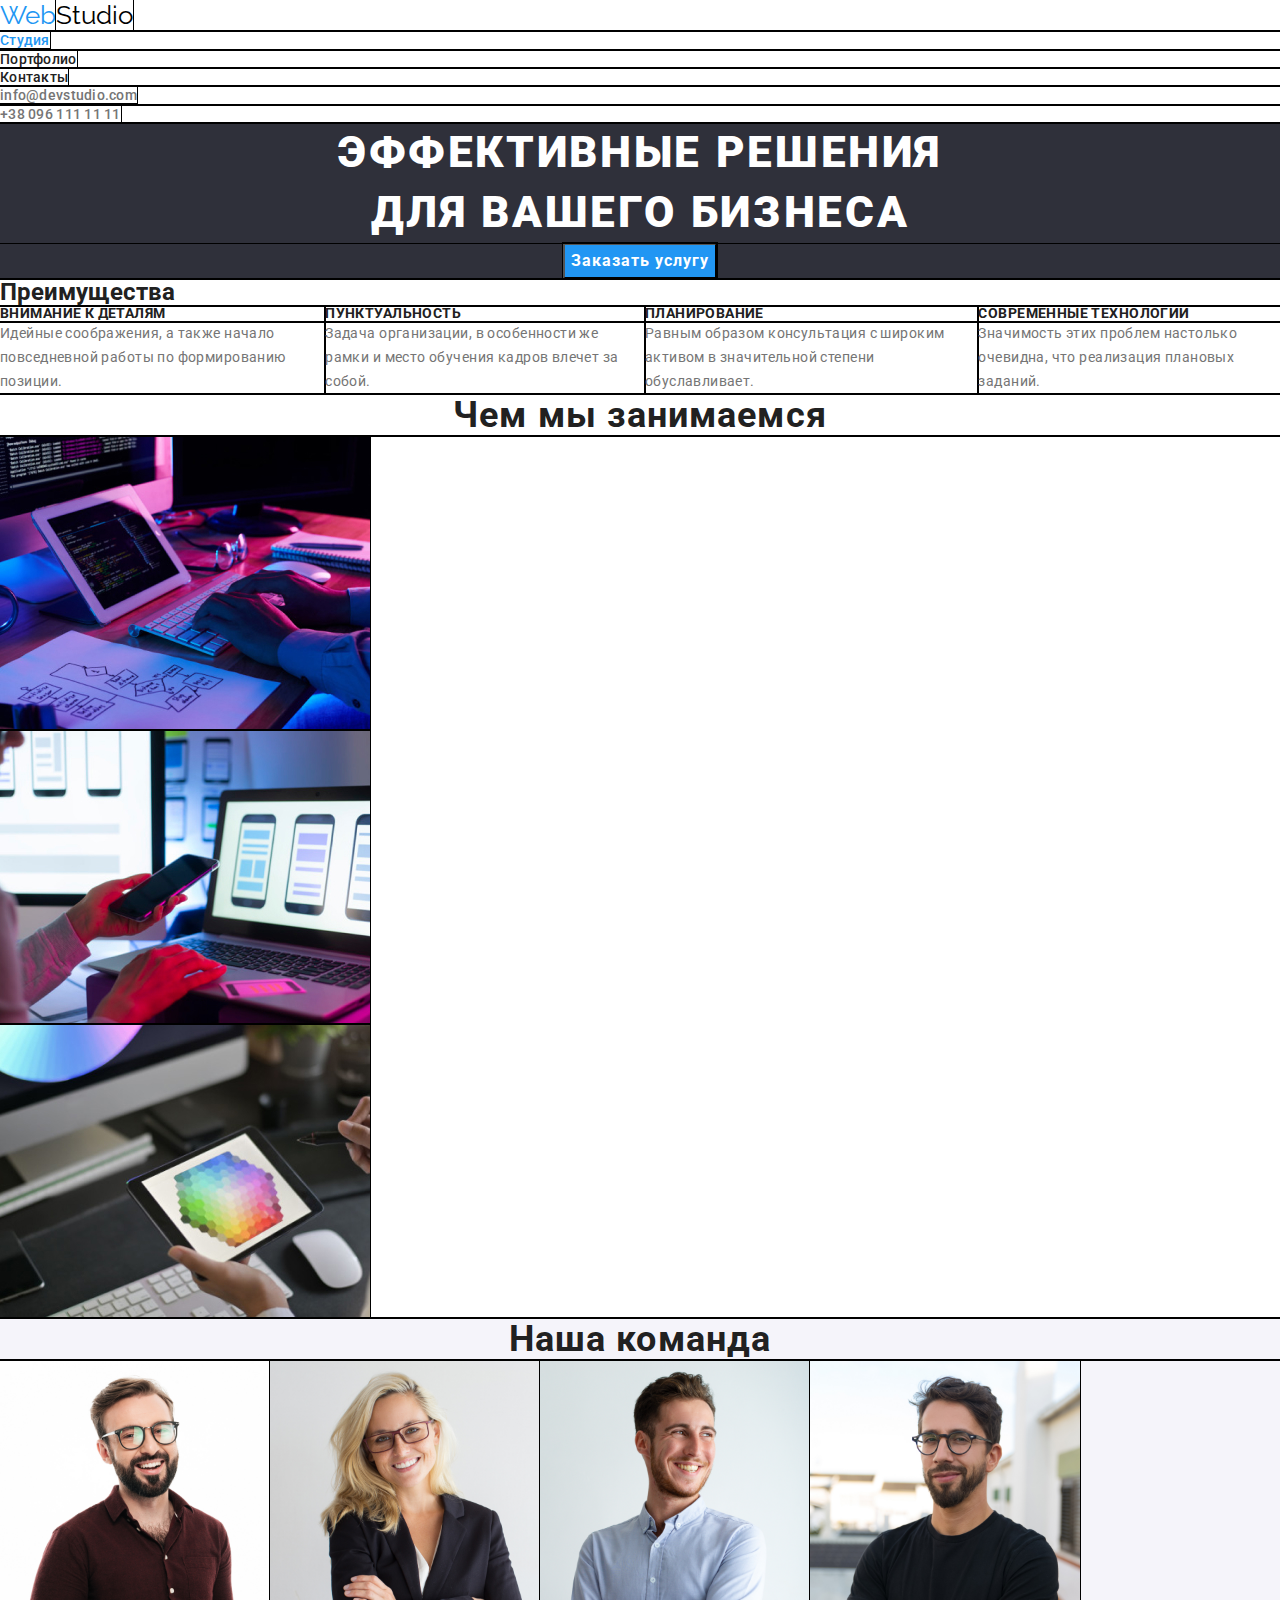
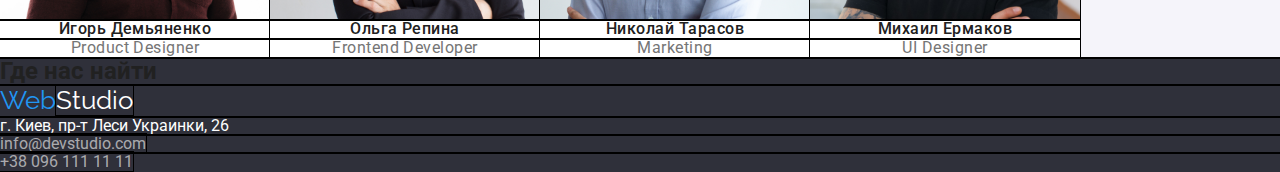
==== index.html @ 96471d93 "создал репозиторий и скопировал файлы проэкта" ====
<!-- @format -->

<!DOCTYPE html>
<html lang="ru">
  <head>
    <meta charset="UTF-8" />
    <meta name="viewport" content="width=device-width, initial-scale=1.0" />
    <title>Студия</title>
    <link rel="preconnect" href="https://fonts.gstatic.com" />
    <link href="https://fonts.googleapis.com/css2?family=Oleo+Script&family=Raleway:wght@700&family=Roboto:wght@400;500;700;900&display=swap" rel="stylesheet" />
    <link rel="stylesheet" href="https://cdnjs.cloudflare.com/ajax/libs/modern-normalize/1.0.0/modern-normalize.min.css" />
    <link rel="stylesheet" href="./css/style.css" />
  </head>

  <body>
    <header>
      <!-- navigation -->
      <nav>
        <a href="./index.html"
          ><p class="logo">Web<span>Studio</span></p></a
        >
        <ul class="nav">
          <li><a class="nav-linc current" href="./index.html">Студия</a></li>
          <li><a class="nav-linc" href="./portfolio.html">Портфолио</a></li>
          <li><a class="nav-linc" href="./contact.html">Контакты</a></li>
        </ul>
      </nav>
      <ul>
        <li>
          <a class="nav-contact" href="mailto:info@devstudio.com">info@devstudio.com</a>
        </li>
        <li>
          <a class="nav-contact" href="tel:+380961111111">+38 096 111 11 11</a>
        </li>
      </ul>
    </header>
    <main>
      <!-- hero -->
      <section class="hero">
        <h1>Эффективные решения<br />для вашего бизнеса</h1>
        <button type="button">Заказать услугу</button>
      </section>
      <!-- advantages -->
      <section class="advantages">
        <h2>Преимущества</h2>
        <ul>
          <li>
            <h3>Внимание к деталям</h3>
            <p>Идейные соображения, а также начало повседневной работы по формированию позиции.</p>
          </li>
          <li>
            <h3>Пунктуальность</h3>
            <p>Задача организации, в особенности же рамки и место обучения кадров влечет за собой.</p>
          </li>
          <li>
            <h3>Планирование</h3>
            <p>Равным образом консультация с широким активом в значительной степени обуславливает.</p>
          </li>
          <li>
            <h3>Современные технологии</h3>
            <p>Значимость этих проблем настолько очевидна, что реализация плановых заданий.</p>
          </li>
        </ul>
      </section>
      <!-- working moments -->
      <section class="working-moments">
        <h2>Чем мы занимаемся</h2>
        <ul>
          <li>
            <img width="370" src="images/img_01.jpg" alt="Человек набирает код на клавиатуре" />
            <img width="370" src="images/img_02.jpg" alt="Разработка пользовательского интерфейса" />
            <img width="370" src="images/img_03.jpg" alt="Выбор цвета из палитры" />
          </li>
        </ul>
      </section>
      <!-- our team -->
      <section class="our-team">
        <h2>Наша команда</h2>
        <ul>
          <li>
            <div>
              <img width="270" src="images/product_designer.jpg" alt="Игорь Демьяненко Product Designer" />
              <h3>Игорь Демьяненко</h3>
              <p>Product Designer</p>
            </div>
          </li>
          <li>
            <div>
              <img width="270" src="images/frontend_developer.jpg" alt="Ольга Репина Frontend Developer" />
              <h3>Ольга Репина</h3>
              <p>Frontend Developer</p>
            </div>
          </li>

          <li>
            <div>
              <img width="270" src="images/marketing.jpg" alt="Николай Тарасов Marketing" />
              <h3>Николай Тарасов</h3>
              <p>Marketing</p>
            </div>
          </li>
          <li>
            <div>
              <img width="270" src="images/ui_designer.jpg" alt="Михаил Ермаков UI Designer" />
              <h3>Михаил Ермаков</h3>
              <p>UI Designer</p>
            </div>
          </li>
        </ul>
      </section>
    </main>

    <footer>
      <!-- Adress -->
      <h2>Где нас найти</h2>
      <a href="./index.html"
        ><p class="logo">Web<span>Studio</span></p></a
      >

      <address>
        <p>г. Киев, пр-т Леси Украинки, 26</p>
        <ul>
          <li>
            <a href="mailto:info@devstudio.com">info@devstudio.com</a>
          </li>
          <li>
            <a href="tel:+380961111111">+38 096 111 11 11</a>
          </li>
        </ul>
      </address>
    </footer>
  </body>
</html>
---- css/style.css ----
/* all pages */
html {
  box-sizing: border-box;
}
*,
*::before,
*::after {
  box-sizing: inherit;
}
h1,
h2,
h3,
ul,
p {
  padding: 0;
  margin: 0;
}
img {
  display: block;
}
:root {
  --lite-bg: #ffffff;
  --midl-bg: #f5f4fa;
  --dark-bg: #2f303a;
  --title: #212121;
  --text: #757575;
  --elements: #2196f3;
  --foter-gray: rgba(255, 255, 255, 0.6);
}
* {
  outline: 1px solid black;
}
body {
  background-color: var(--lite-bg);
  /* font-family: 'Oleo Script', cursive; */
  font-family: 'Roboto', sans-serif;
  color: var(--text);
}

a {
  text-decoration: none;
}

ul {
  list-style: none;
}
h2,
h3 {
  color: var(--title);
}

.hero,
footer {
  background: var(--dark-bg);
  color: var(--lite-bg);
}
/* nav */
.logo {
  font-family: 'Raleway', sans-serif;
  font-weight: 400;
  font-size: 26px;
  line-height: 1.2;
  color: var(--elements);
}
nav .logo span {
  color: #000000;
}
.nav-linc:link {
  color: var(--title);
}
.nav-linc {
  color: var(--title);
  font-style: normal;
  font-weight: 500;
  font-size: 14px;
  line-height: 1.14;
  letter-spacing: 0.02em;
}
.nav-linc:hover,
.nav-linc:focus,
.nav-linc.current,
.nav-contact:hover {
  color: var(--elements);
}

/* nav contact */
.nav-contact {
  color: var(--text);
  font-style: normal;
  font-weight: 500;
  font-size: 14px;
  line-height: 1.14;
  letter-spacing: 0.02em;
}

/* footer */
footer .logo span {
  color: var(--lite-bg);
}
address {
  font-style: normal;
}
address a {
  font-style: normal;
  color: var(--foter-gray);
}

/* studio page */
.hero {
  text-align: center;
}
.hero h1 {
  font-weight: 900;
  font-size: 44px;
  line-height: 1.36;
  letter-spacing: 0.06em;
  text-transform: uppercase;
}
.hero button {
  font-weight: 700;
  font-size: 16px;
  line-height: 1.87;
  letter-spacing: 0.06em;
  background-color: var(--elements);
  color: var(--lite-bg);
}
.advantages ul {
  display: flex;
}
.advantages h3 {
  font-weight: bold;
  font-size: 14px;
  line-height: 1.14;
  letter-spacing: 0.03em;
  text-transform: uppercase;
}
.advantages p {
  font-weight: 400;
  font-size: 14px;
  line-height: 1.71;
  letter-spacing: 0.03em;
}
.working-moments h2 {
  font-weight: 700;
  font-size: 36px;
  line-height: 1.17;
  text-align: center;
  letter-spacing: 0.03em;
}
.our-team {
  background-color: var(--midl-bg);
}
.our-team ul {
  display: flex;
}
.our-team li {
  background-color: var(--lite-bg);
}
.our-team h2 {
  font-weight: 700;
  font-size: 36px;
  line-height: 1.17;
  text-align: center;
  letter-spacing: 0.03em;
}
.our-team h3 {
  font-weight: 500;
  font-size: 16px;
  line-height: 1.17;
  text-align: center;
  letter-spacing: 0.03em;
}
.our-team p {
  font-weight: 400;
  font-size: 16px;
  line-height: 1.17;
  text-align: center;
  letter-spacing: 0.03em;
}
/* Portfolio page */
.our-works .sorter {
  display: flex;
}
.sorter button {
  background-color: var(--midl-bg);
}
.sorter button:hover,
.sorter button:focus {
  background-color: var(--elements);
  color: var(--lite-bg);
}
.our-works .items {
  display: flex;
  flex-wrap: wrap;
}
.items h2 {
  font-weight: 700;
  font-size: 18px;
  line-height: 2;
  letter-spacing: 0.06em;
}
.items p {
  font-weight: normal;
  font-size: 16px;
  line-height: 1.87;
  letter-spacing: 0.03em;
  color: var(--text);
}
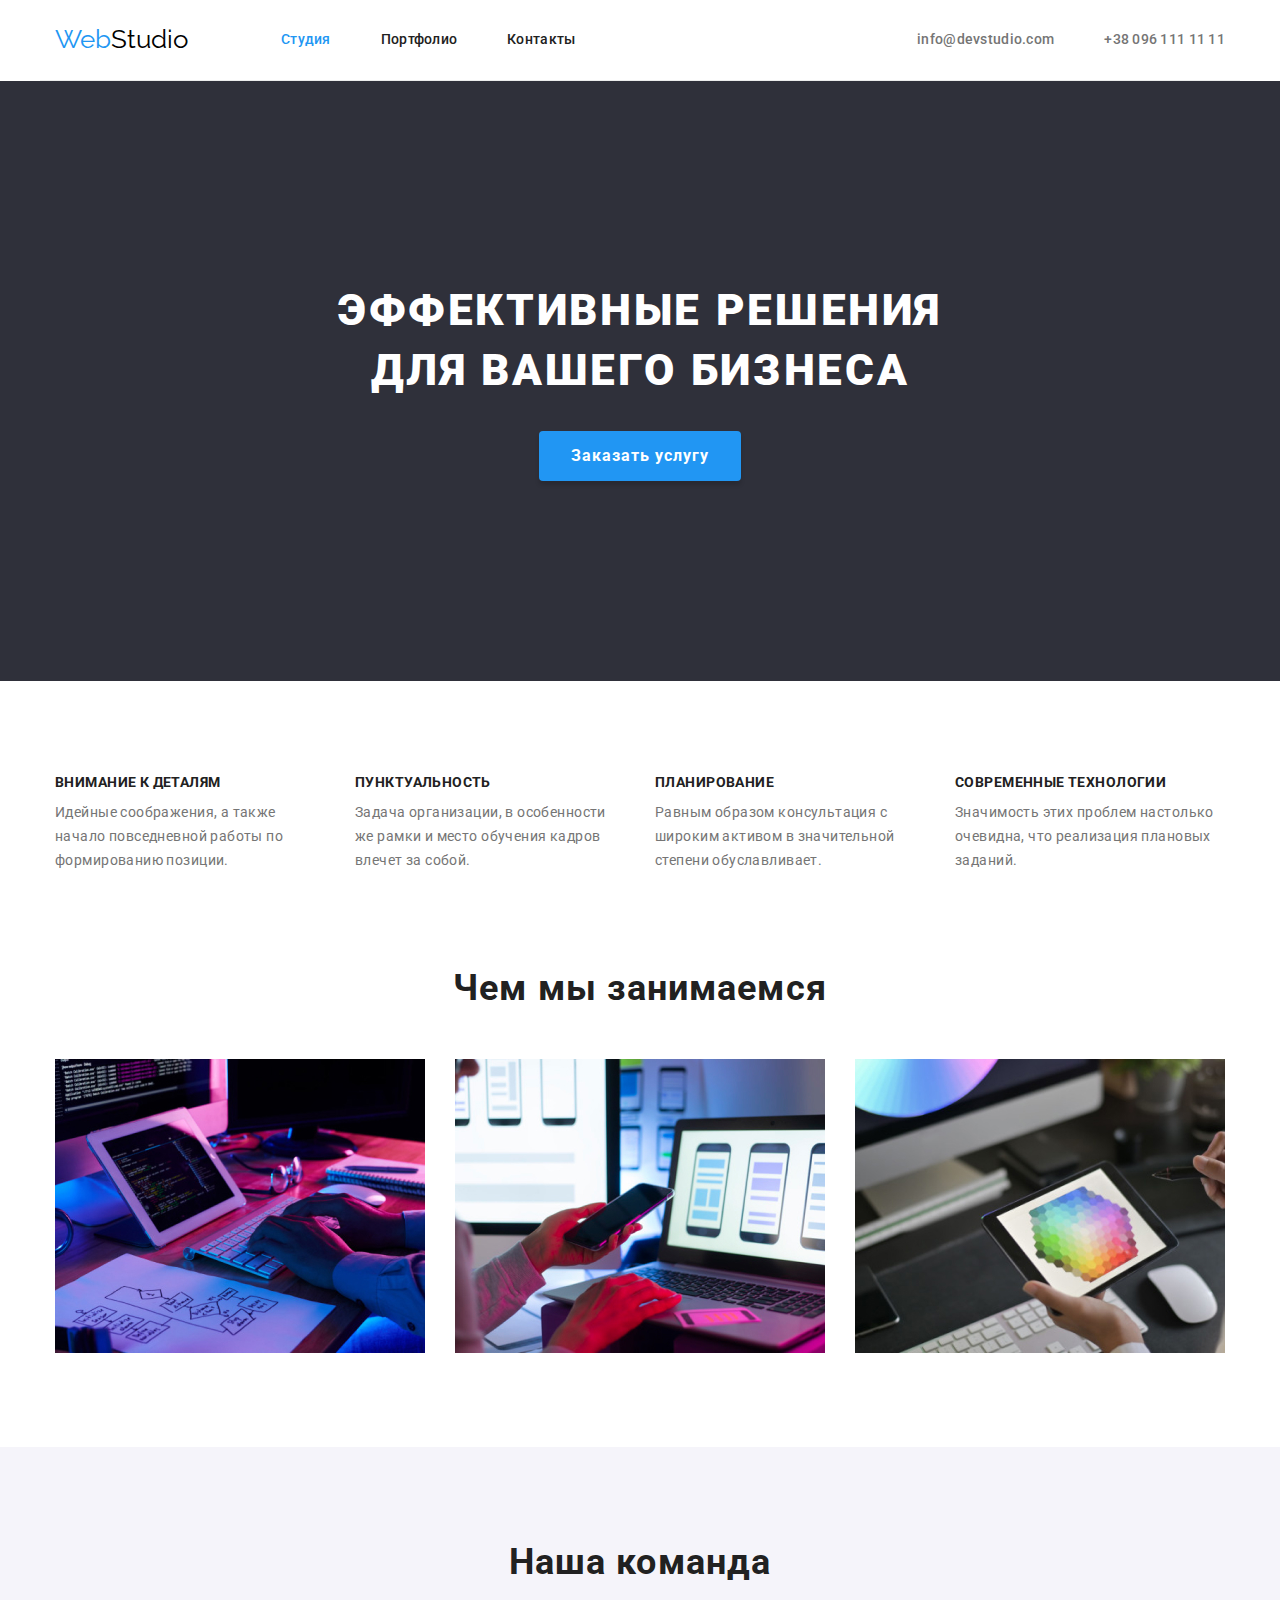
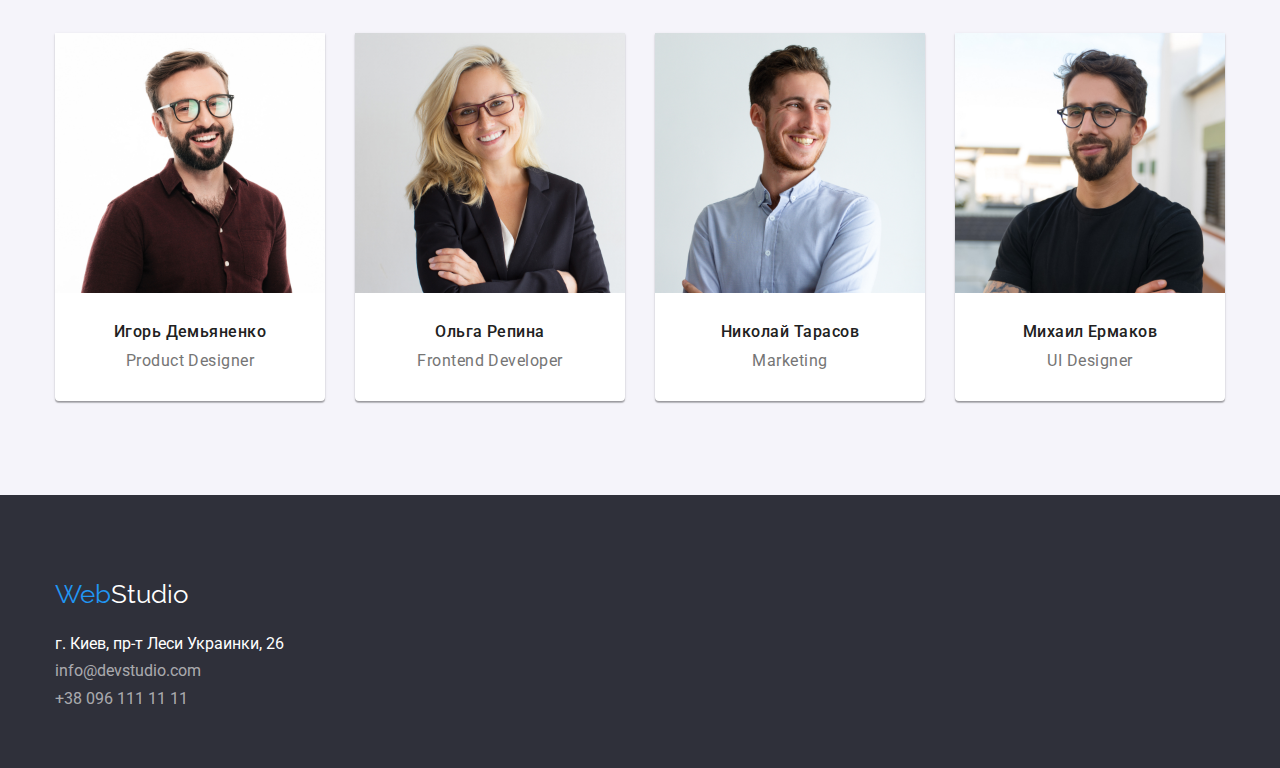
==== commit ad06dfaa: "закончил работу" ====
--- a/index.html
+++ b/index.html
@@ -8,24 +8,24 @@
     <title>Студия</title>
     <link rel="preconnect" href="https://fonts.gstatic.com" />
     <link href="https://fonts.googleapis.com/css2?family=Oleo+Script&family=Raleway:wght@700&family=Roboto:wght@400;500;700;900&display=swap" rel="stylesheet" />
-    <link rel="stylesheet" href="https://cdnjs.cloudflare.com/ajax/libs/modern-normalize/1.0.0/modern-normalize.min.css" />
+    <link rel="stylesheet" href="./css/modern-normalize.css" />
     <link rel="stylesheet" href="./css/style.css" />
   </head>
 
   <body>
-    <header>
+    <header class="container">
       <!-- navigation -->
       <nav>
         <a href="./index.html"
           ><p class="logo">Web<span>Studio</span></p></a
         >
-        <ul class="nav">
-          <li><a class="nav-linc current" href="./index.html">Студия</a></li>
-          <li><a class="nav-linc" href="./portfolio.html">Портфолио</a></li>
-          <li><a class="nav-linc" href="./contact.html">Контакты</a></li>
+        <ul class="nav-items">
+          <li><a class="nav-item current" href="./index.html">Студия</a></li>
+          <li><a class="nav-item" href="./portfolio.html">Портфолио</a></li>
+          <li><a class="nav-item" href="./contact.html">Контакты</a></li>
         </ul>
       </nav>
-      <ul>
+      <ul class="contacts">
         <li>
           <a class="nav-contact" href="mailto:info@devstudio.com">info@devstudio.com</a>
         </li>
@@ -37,11 +37,13 @@
     <main>
       <!-- hero -->
       <section class="hero">
-        <h1>Эффективные решения<br />для вашего бизнеса</h1>
-        <button type="button">Заказать услугу</button>
+        <div class="container">
+          <h1>Эффективные решения<br />для вашего бизнеса</h1>
+          <button type="button">Заказать услугу</button>
+        </div>
       </section>
       <!-- advantages -->
-      <section class="advantages">
+      <section class="advantages container">
         <h2>Преимущества</h2>
         <ul>
           <li>
@@ -63,71 +65,65 @@
         </ul>
       </section>
       <!-- working moments -->
-      <section class="working-moments">
+      <section class="working-moments container">
         <h2>Чем мы занимаемся</h2>
         <ul>
-          <li>
-            <img width="370" src="images/img_01.jpg" alt="Человек набирает код на клавиатуре" />
-            <img width="370" src="images/img_02.jpg" alt="Разработка пользовательского интерфейса" />
-            <img width="370" src="images/img_03.jpg" alt="Выбор цвета из палитры" />
-          </li>
+          <li><img width="370" src="images/img_01.jpg" alt="Человек набирает код на клавиатуре" /></li>
+          <li><img width="370" src="images/img_02.jpg" alt="Разработка пользовательского интерфейса" /></li>
+          <li><img width="370" src="images/img_03.jpg" alt="Выбор цвета из палитры" /></li>
         </ul>
       </section>
       <!-- our team -->
       <section class="our-team">
-        <h2>Наша команда</h2>
-        <ul>
-          <li>
-            <div>
+        <div class="container">
+          <h2>Наша команда</h2>
+          <ul>
+            <li>
               <img width="270" src="images/product_designer.jpg" alt="Игорь Демьяненко Product Designer" />
               <h3>Игорь Демьяненко</h3>
               <p>Product Designer</p>
-            </div>
-          </li>
-          <li>
-            <div>
+            </li>
+            <li>
               <img width="270" src="images/frontend_developer.jpg" alt="Ольга Репина Frontend Developer" />
               <h3>Ольга Репина</h3>
               <p>Frontend Developer</p>
-            </div>
-          </li>
+            </li>
 
-          <li>
-            <div>
+            <li>
               <img width="270" src="images/marketing.jpg" alt="Николай Тарасов Marketing" />
               <h3>Николай Тарасов</h3>
               <p>Marketing</p>
-            </div>
-          </li>
-          <li>
-            <div>
+            </li>
+            <li>
               <img width="270" src="images/ui_designer.jpg" alt="Михаил Ермаков UI Designer" />
               <h3>Михаил Ермаков</h3>
               <p>UI Designer</p>
-            </div>
-          </li>
-        </ul>
+            </li>
+          </ul>
+        </div>
       </section>
     </main>
 
     <footer>
       <!-- Adress -->
-      <h2>Где нас найти</h2>
-      <a href="./index.html"
-        ><p class="logo">Web<span>Studio</span></p></a
-      >
+      <div class="container">
+        <h2>Где нас найти</h2>
+        <a href="./index.html"
+          ><p class="logo">Web<span>Studio</span></p></a
+        >
 
-      <address>
-        <p>г. Киев, пр-т Леси Украинки, 26</p>
-        <ul>
-          <li>
-            <a href="mailto:info@devstudio.com">info@devstudio.com</a>
-          </li>
-          <li>
-            <a href="tel:+380961111111">+38 096 111 11 11</a>
-          </li>
-        </ul>
-      </address>
+        <address>
+          <p>г. Киев, пр-т Леси Украинки, 26</p>
+          <ul>
+            <li>
+              <a href="mailto:info@devstudio.com">info@devstudio.com</a>
+            </li>
+            <li>
+              <a href="tel:+380961111111">+38 096 111 11 11</a>
+            </li>
+          </ul>
+        </address>
+      </div>
     </footer>
   </body>
 </html>
--- a/css/style.css
+++ b/css/style.css
@@ -1,23 +1,3 @@
-/* all pages */
-html {
-  box-sizing: border-box;
-}
-*,
-*::before,
-*::after {
-  box-sizing: inherit;
-}
-h1,
-h2,
-h3,
-ul,
-p {
-  padding: 0;
-  margin: 0;
-}
-img {
-  display: block;
-}
 :root {
   --lite-bg: #ffffff;
   --midl-bg: #f5f4fa;
@@ -27,8 +7,21 @@
   --elements: #2196f3;
   --foter-gray: rgba(255, 255, 255, 0.6);
 }
-* {
+h2,
+h3 {
+  color: var(--title);
+}
+
+/* * {
   outline: 1px solid black;
+} */
+
+.container {
+  width: 1200px;
+  padding-left: 15px;
+  padding-right: 15px;
+  margin-left: auto;
+  margin-right: auto;
 }
 body {
   background-color: var(--lite-bg);
@@ -37,38 +30,47 @@
   color: var(--text);
 }
 
-a {
-  text-decoration: none;
-}
-
-ul {
-  list-style: none;
-}
-h2,
-h3 {
-  color: var(--title);
-}
-
 .hero,
 footer {
   background: var(--dark-bg);
   color: var(--lite-bg);
 }
+
 /* nav */
+header {
+  display: flex;
+  align-items: center;
+  justify-content: space-between;
+  border-bottom: 1px solid #ececec;
+}
 .logo {
+  padding-top: 24px;
+  padding-bottom: 25px;
   font-family: 'Raleway', sans-serif;
   font-weight: 400;
   font-size: 26px;
   line-height: 1.2;
   color: var(--elements);
+  margin-right: 93px;
+}
+nav {
+  display: flex;
+  align-items: center;
 }
 nav .logo span {
   color: #000000;
 }
-.nav-linc:link {
+.nav-items {
+  display: flex;
+}
+.nav-item:link {
   color: var(--title);
 }
-.nav-linc {
+.nav-item {
+  display: block;
+  padding-top: 32px;
+  padding-bottom: 32px;
+  margin-right: 50px;
   color: var(--title);
   font-style: normal;
   font-weight: 500;
@@ -76,15 +78,21 @@
   line-height: 1.14;
   letter-spacing: 0.02em;
 }
-.nav-linc:hover,
-.nav-linc:focus,
-.nav-linc.current,
+.nav-item:hover,
+.nav-item:focus,
+.nav-item.current,
 .nav-contact:hover {
   color: var(--elements);
 }
 
 /* nav contact */
+.contacts {
+  display: flex;
+  margin-left: auto;
+}
 .nav-contact {
+  margin-left: 50px;
+  display: block;
   color: var(--text);
   font-style: normal;
   font-weight: 500;
@@ -94,22 +102,37 @@
 }
 
 /* footer */
+footer {
+  padding-top: 60px;
+  padding-bottom: 60px;
+}
+footer h2 {
+  display: none;
+}
 footer .logo span {
   color: var(--lite-bg);
+  margin-bottom: 20px;
 }
 address {
+  display: inline-block;
   font-style: normal;
 }
 address a {
+  margin-top: 9px;
+  display: inline-block;
   font-style: normal;
   color: var(--foter-gray);
 }
 
 /* studio page */
+
 .hero {
   text-align: center;
+  height: 600px;
+  padding-top: 200px;
 }
 .hero h1 {
+  margin-bottom: 30px;
   font-weight: 900;
   font-size: 44px;
   line-height: 1.36;
@@ -117,6 +140,10 @@
   text-transform: uppercase;
 }
 .hero button {
+  padding: 10px 32px;
+  box-shadow: 0px 4px 4px rgba(0, 0, 0, 0.15);
+  border-radius: 4px;
+  border: 0px;
   font-weight: 700;
   font-size: 16px;
   line-height: 1.87;
@@ -124,8 +151,20 @@
   background-color: var(--elements);
   color: var(--lite-bg);
 }
+
+.advantages {
+  padding-top: 94px;
+  padding-bottom: 94px;
+}
+.advantages h2 {
+  display: none;
+}
 .advantages ul {
   display: flex;
+  justify-content: space-between;
+}
+.advantages li {
+  max-width: 270px;
 }
 .advantages h3 {
   font-weight: bold;
@@ -135,10 +174,18 @@
   text-transform: uppercase;
 }
 .advantages p {
+  margin-top: 10px;
   font-weight: 400;
   font-size: 14px;
   line-height: 1.71;
   letter-spacing: 0.03em;
+}
+
+.working-moments ul {
+  margin-top: 50px;
+  margin-bottom: 94px;
+  display: flex;
+  justify-content: space-between;
 }
 .working-moments h2 {
   font-weight: 700;
@@ -147,14 +194,21 @@
   text-align: center;
   letter-spacing: 0.03em;
 }
+
 .our-team {
   background-color: var(--midl-bg);
+  padding-top: 94px;
+  padding-bottom: 94px;
 }
 .our-team ul {
-  display: flex;
+  margin-top: 50px;
+  display: flex;
+  justify-content: space-between;
 }
 .our-team li {
   background-color: var(--lite-bg);
+  box-shadow: 0px 1px 3px rgba(0, 0, 0, 0.12), 0px 1px 1px rgba(0, 0, 0, 0.14), 0px 2px 1px rgba(0, 0, 0, 0.2);
+  border-radius: 0px 0px 4px 4px;
 }
 .our-team h2 {
   font-weight: 700;
@@ -163,7 +217,11 @@
   text-align: center;
   letter-spacing: 0.03em;
 }
+.our-team img {
+  margin-bottom: 30px;
+}
 .our-team h3 {
+  margin-bottom: 10px;
   font-weight: 500;
   font-size: 16px;
   line-height: 1.17;
@@ -171,17 +229,36 @@
   letter-spacing: 0.03em;
 }
 .our-team p {
+  margin-bottom: 30px;
+  text-align: center;
   font-weight: 400;
   font-size: 16px;
   line-height: 1.17;
   text-align: center;
   letter-spacing: 0.03em;
 }
+
 /* Portfolio page */
+
+.our-works {
+  padding-top: 94px;
+  padding-bottom: 94px;
+}
+.our-works h1 {
+  display: none;
+}
 .our-works .sorter {
   display: flex;
+  margin-bottom: 50px;
+  justify-content: center;
+}
+.sorter li:not(:last-child) {
+  margin-right: 8px;
 }
 .sorter button {
+  padding: 6px 22px;
+  border: 0px;
+  border-radius: 4px;
   background-color: var(--midl-bg);
 }
 .sorter button:hover,
@@ -193,13 +270,30 @@
   display: flex;
   flex-wrap: wrap;
 }
+.our-works .items li {
+  max-width: 370px;
+  border: 1px solid #eeeeee;
+  margin-right: 30px;
+  margin-bottom: 30px;
+}
+.our-works .items li:nth-child(3n) {
+  margin-right: 0px;
+}
+.our-works .items li:nth-last-child(-n + 3) {
+  margin-bottom: 0px;
+}
 .items h2 {
+  margin-top: 20px;
+  margin-left: 24px;
+  margin-bottom: 4px;
   font-weight: 700;
   font-size: 18px;
   line-height: 2;
   letter-spacing: 0.06em;
 }
 .items p {
+  margin-left: 24px;
+  margin-bottom: 20px;
   font-weight: normal;
   font-size: 16px;
   line-height: 1.87;
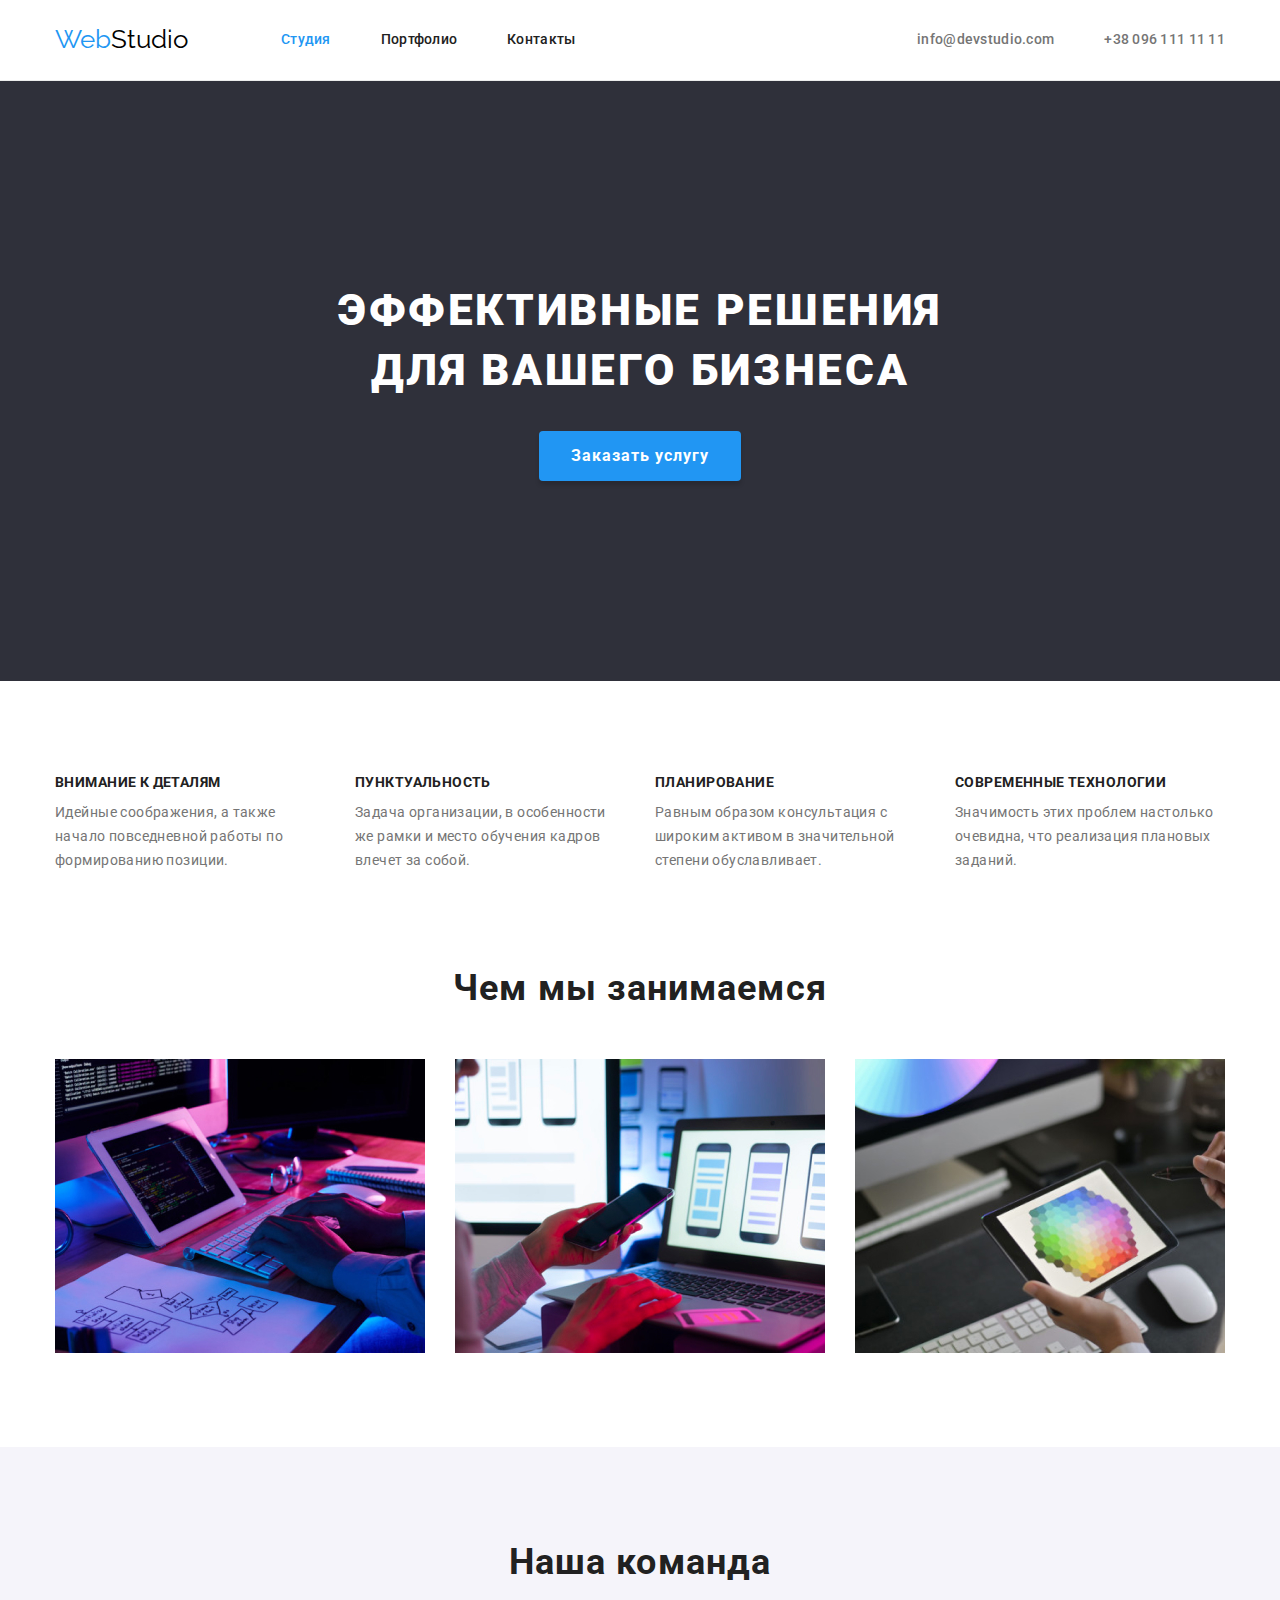
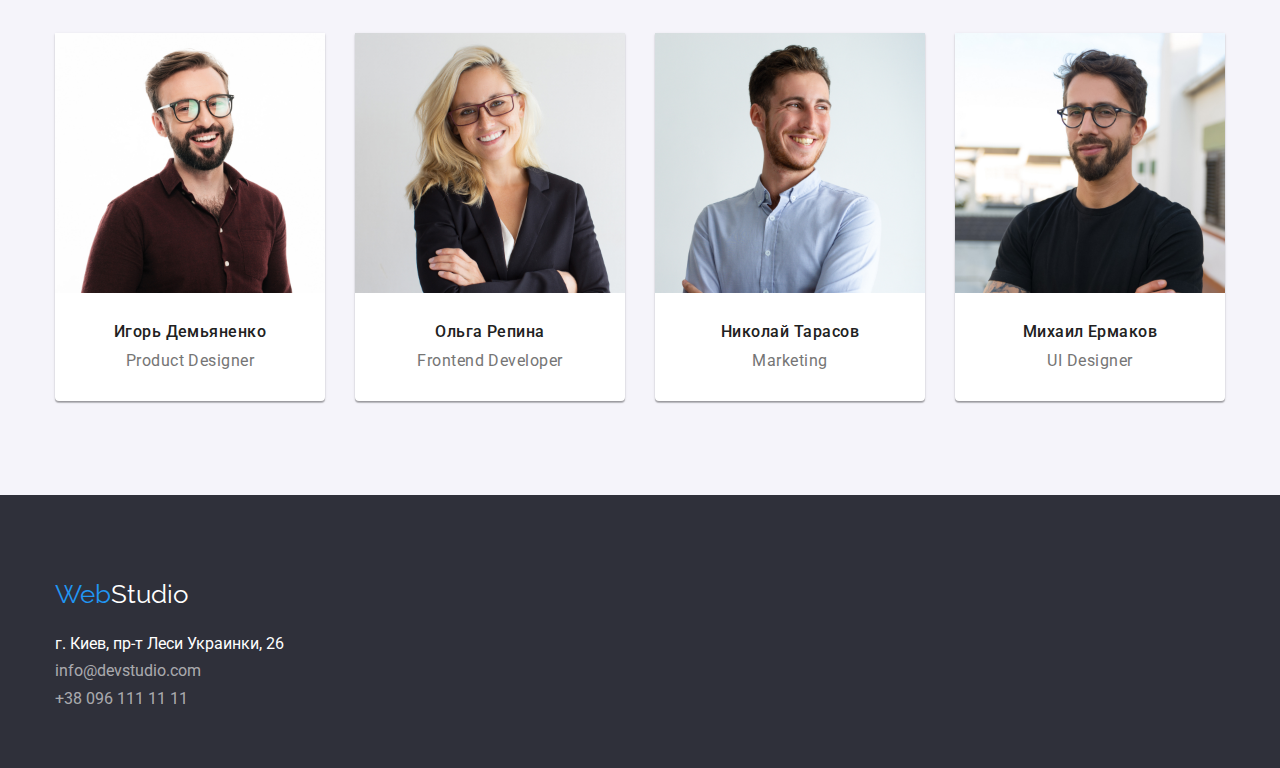
==== commit 2517a619: "поправил рамку хедере" ====
--- a/index.html
+++ b/index.html
@@ -13,26 +13,28 @@
   </head>
 
   <body>
-    <header class="container">
+    <header>
       <!-- navigation -->
-      <nav>
-        <a href="./index.html"
-          ><p class="logo">Web<span>Studio</span></p></a
-        >
-        <ul class="nav-items">
-          <li><a class="nav-item current" href="./index.html">Студия</a></li>
-          <li><a class="nav-item" href="./portfolio.html">Портфолио</a></li>
-          <li><a class="nav-item" href="./contact.html">Контакты</a></li>
+      <div class="container">
+        <nav>
+          <a href="./index.html"
+            ><p class="logo">Web<span>Studio</span></p></a
+          >
+          <ul class="nav-items">
+            <li><a class="nav-item current" href="./index.html">Студия</a></li>
+            <li><a class="nav-item" href="./portfolio.html">Портфолио</a></li>
+            <li><a class="nav-item" href="./contact.html">Контакты</a></li>
+          </ul>
+        </nav>
+        <ul class="contacts">
+          <li>
+            <a class="nav-contact" href="mailto:info@devstudio.com">info@devstudio.com</a>
+          </li>
+          <li>
+            <a class="nav-contact" href="tel:+380961111111">+38 096 111 11 11</a>
+          </li>
         </ul>
-      </nav>
-      <ul class="contacts">
-        <li>
-          <a class="nav-contact" href="mailto:info@devstudio.com">info@devstudio.com</a>
-        </li>
-        <li>
-          <a class="nav-contact" href="tel:+380961111111">+38 096 111 11 11</a>
-        </li>
-      </ul>
+      </div>
     </header>
     <main>
       <!-- hero -->
--- a/css/style.css
+++ b/css/style.css
@@ -38,10 +38,12 @@
 
 /* nav */
 header {
+  border-bottom: 1px solid #ececec;
+}
+header .container {
   display: flex;
   align-items: center;
   justify-content: space-between;
-  border-bottom: 1px solid #ececec;
 }
 .logo {
   padding-top: 24px;
@@ -270,11 +272,17 @@
   display: flex;
   flex-wrap: wrap;
 }
+.card {
+  border-right: 1px solid #eeeeee;
+  border-left: 1px solid #eeeeee;
+  border-bottom: 1px solid #eeeeee;
+}
 .our-works .items li {
-  max-width: 370px;
-  border: 1px solid #eeeeee;
+  /* max-width: 370px; */
+  /* border: 1px solid #eeeeee; */
   margin-right: 30px;
   margin-bottom: 30px;
+  /* overflow: hidden; */
 }
 .our-works .items li:nth-child(3n) {
   margin-right: 0px;
@@ -283,7 +291,7 @@
   margin-bottom: 0px;
 }
 .items h2 {
-  margin-top: 20px;
+  padding-top: 20px;
   margin-left: 24px;
   margin-bottom: 4px;
   font-weight: 700;
